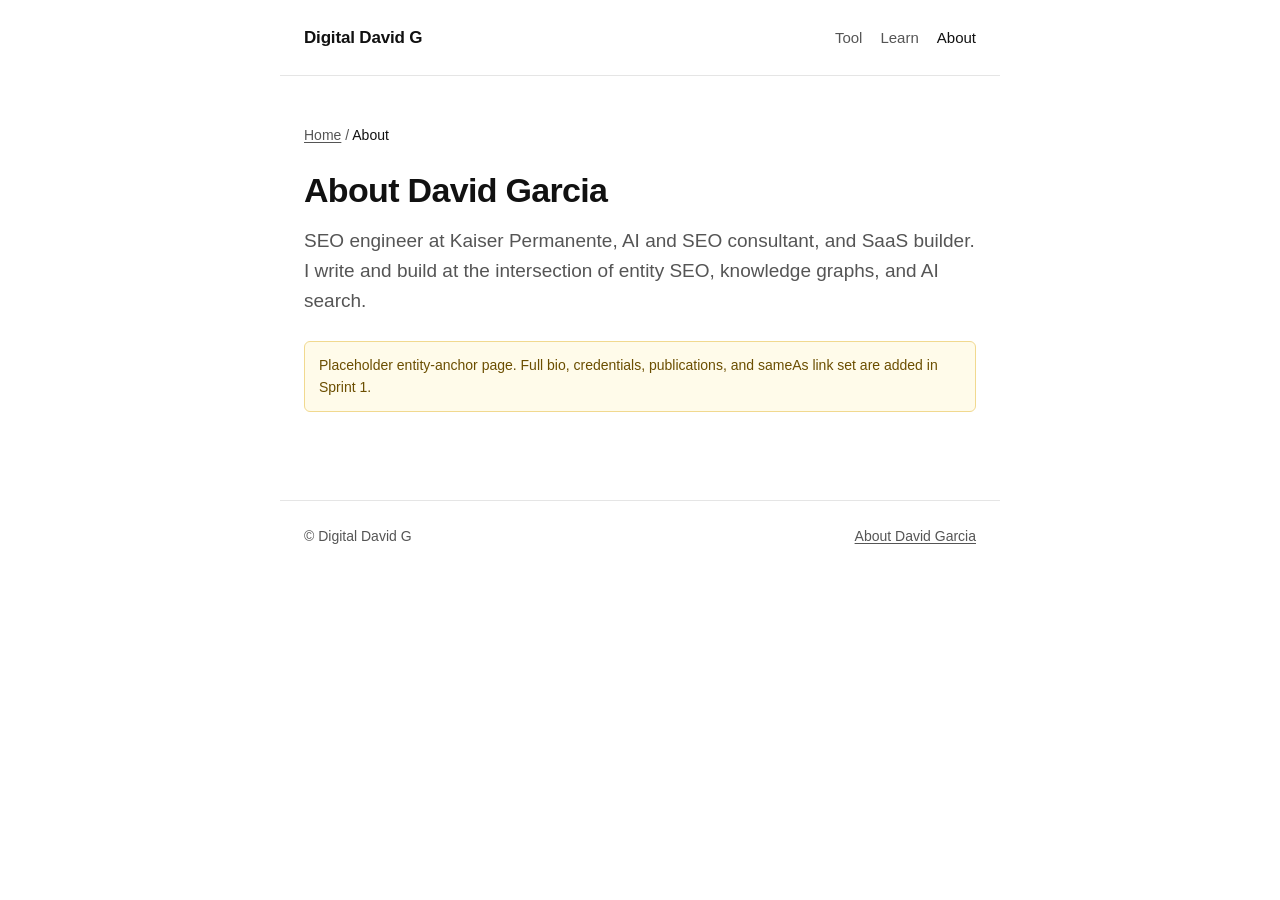
==== about/index.html @ 8f2534fd "Sprint 0: scaffold /learn, /tool, /about alongside existing site Adds static HTML pages for the know" ====
<!doctype html>
<html lang="en">
<head>
  <meta charset="utf-8">
  <meta name="viewport" content="width=device-width, initial-scale=1">
  <title>About David Garcia — SEO Engineer &amp; AI Search Consultant | Digital David G</title>
  <meta name="description" content="David Garcia (Digital David G) is an SEO engineer at Kaiser Permanente, AI and SEO consultant, and SaaS builder focused on entity SEO and AI search.">
  <link rel="canonical" href="https://digitaldavidg.com/about/">
  <meta property="og:type" content="profile">
  <meta property="og:url" content="https://digitaldavidg.com/about/">
  <meta property="og:title" content="About David Garcia — SEO Engineer & AI Search Consultant">
  <meta property="og:description" content="SEO engineer, AI search consultant, and SaaS builder. The entity anchor page for David Garcia.">
  <meta property="og:site_name" content="Digital David G">
  <meta property="profile:first_name" content="David">
  <meta property="profile:last_name" content="Garcia">
  <meta property="profile:username" content="digitaldavidg">
  <meta name="twitter:card" content="summary_large_image">
  <link rel="stylesheet" href="/assets/css/site.css">

  <script type="application/ld+json">
  {
    "@context": "https://schema.org",
    "@type": "Organization",
    "@id": "https://digitaldavidg.com/#organization",
    "name": "Digital David G",
    "url": "https://digitaldavidg.com/",
    "logo": "https://digitaldavidg.com/logo.png",
    "founder": { "@id": "https://digitaldavidg.com/#person" },
    "sameAs": [
      "https://www.linkedin.com/in/digitaldavidg",
      "https://twitter.com/digitaldavidg",
      "https://github.com/digitaldavidg"
    ]
  }
  </script>

  <script type="application/ld+json">
  {
    "@context": "https://schema.org",
    "@type": "Person",
    "@id": "https://digitaldavidg.com/#person",
    "name": "David Garcia",
    "alternateName": "Digital David G",
    "url": "https://digitaldavidg.com/about/",
    "jobTitle": "SEO Engineer & AI Search Consultant",
    "worksFor": { "@id": "https://digitaldavidg.com/#organization" },
    "knowsAbout": [
      "Search Engine Optimization",
      "Entity SEO",
      "Knowledge Graphs",
      "AI Search",
      "Generative Engine Optimization",
      "Schema Markup",
      "E-E-A-T"
    ],
    "sameAs": [
      "https://www.linkedin.com/in/digitaldavidg",
      "https://twitter.com/digitaldavidg",
      "https://github.com/digitaldavidg"
    ]
  }
  </script>

  <script type="application/ld+json">
  {
    "@context": "https://schema.org",
    "@type": "ProfilePage",
    "@id": "https://digitaldavidg.com/about/#webpage",
    "url": "https://digitaldavidg.com/about/",
    "name": "About David Garcia",
    "mainEntity": { "@id": "https://digitaldavidg.com/#person" },
    "isPartOf": { "@id": "https://digitaldavidg.com/#website" }
  }
  </script>

  <script type="application/ld+json">
  {
    "@context": "https://schema.org",
    "@type": "BreadcrumbList",
    "itemListElement": [
      { "@type": "ListItem", "position": 1, "name": "Home", "item": "https://digitaldavidg.com/" },
      { "@type": "ListItem", "position": 2, "name": "About", "item": "https://digitaldavidg.com/about/" }
    ]
  }
  </script>
</head>
<body>
  <header class="site-header">
    <a class="brand" href="/">Digital David G</a>
    <nav class="site-nav" aria-label="Primary">
      <a href="/tool/">Tool</a>
      <a href="/learn/">Learn</a>
      <a href="/about/" aria-current="page">About</a>
    </nav>
  </header>

  <main>
    <nav class="breadcrumbs" aria-label="Breadcrumb">
      <a href="/">Home</a> / <span aria-current="page">About</span>
    </nav>

    <h1>About David Garcia</h1>
    <p class="lede">SEO engineer at Kaiser Permanente, AI and SEO consultant, and SaaS builder. I write and build at the intersection of entity SEO, knowledge graphs, and AI search.</p>

    <p class="placeholder-note">Placeholder entity-anchor page. Full bio, credentials, publications, and sameAs link set are added in Sprint 1.</p>
  </main>

  <footer class="site-footer">
    <span>&copy; Digital David G</span>
    <span><a href="/about/">About David Garcia</a></span>
  </footer>
</body>
</html>
---- assets/css/site.css ----
/* Minimal placeholder stylesheet for new /learn/, /tool/, /about/ pages.
   The existing root index.html is not in this repo, so these pages ship with
   a neutral style meant to be replaced once the site's visual language is
   available. Keep structure; swap tokens. */

:root {
  --ink: #111;
  --ink-muted: #555;
  --rule: #e5e5e5;
  --accent: #0b3b6f;
  --bg: #fff;
  --max-width: 720px;
  --font-sans: -apple-system, BlinkMacSystemFont, "Segoe UI", Roboto,
    "Helvetica Neue", Arial, sans-serif;
}

* { box-sizing: border-box; }

html, body { margin: 0; padding: 0; }

body {
  font-family: var(--font-sans);
  color: var(--ink);
  background: var(--bg);
  line-height: 1.6;
  font-size: 17px;
  -webkit-font-smoothing: antialiased;
}

a { color: var(--accent); text-decoration: underline; text-underline-offset: 2px; }
a:hover { text-decoration: none; }

.site-header,
.site-footer {
  max-width: var(--max-width);
  margin: 0 auto;
  padding: 24px 24px;
}

.site-header {
  display: flex;
  align-items: center;
  justify-content: space-between;
  border-bottom: 1px solid var(--rule);
  flex-wrap: wrap;
  gap: 12px;
}

.site-header .brand {
  font-weight: 600;
  color: var(--ink);
  text-decoration: none;
  letter-spacing: -0.01em;
}

.site-nav {
  display: flex;
  gap: 18px;
  flex-wrap: wrap;
  font-size: 15px;
}

.site-nav a { color: var(--ink-muted); text-decoration: none; }
.site-nav a:hover,
.site-nav a[aria-current="page"] { color: var(--ink); }

main {
  max-width: var(--max-width);
  margin: 0 auto;
  padding: 48px 24px 64px;
}

.breadcrumbs {
  font-size: 14px;
  color: var(--ink-muted);
  margin-bottom: 24px;
}
.breadcrumbs a { color: var(--ink-muted); }
.breadcrumbs span[aria-current="page"] { color: var(--ink); }

h1 {
  font-size: 34px;
  line-height: 1.15;
  letter-spacing: -0.02em;
  margin: 0 0 16px;
}

h2 {
  font-size: 22px;
  line-height: 1.25;
  margin: 40px 0 12px;
  letter-spacing: -0.01em;
}

p { margin: 0 0 16px; }

.lede {
  font-size: 19px;
  color: var(--ink-muted);
  margin-bottom: 24px;
}

.pillar-list {
  list-style: none;
  padding: 0;
  margin: 0;
  display: grid;
  gap: 16px;
}

.pillar-list li {
  border: 1px solid var(--rule);
  border-radius: 8px;
  padding: 18px 20px;
}

.pillar-list a { color: var(--ink); text-decoration: none; font-weight: 600; }
.pillar-list a:hover { color: var(--accent); }
.pillar-list p { margin: 6px 0 0; color: var(--ink-muted); font-size: 15px; }

.site-footer {
  border-top: 1px solid var(--rule);
  color: var(--ink-muted);
  font-size: 14px;
  display: flex;
  justify-content: space-between;
  flex-wrap: wrap;
  gap: 12px;
}
.site-footer a { color: var(--ink-muted); }

.placeholder-note {
  background: #fffbea;
  border: 1px solid #f1d98f;
  color: #6b4e00;
  padding: 12px 14px;
  border-radius: 6px;
  font-size: 14px;
  margin: 24px 0;
}
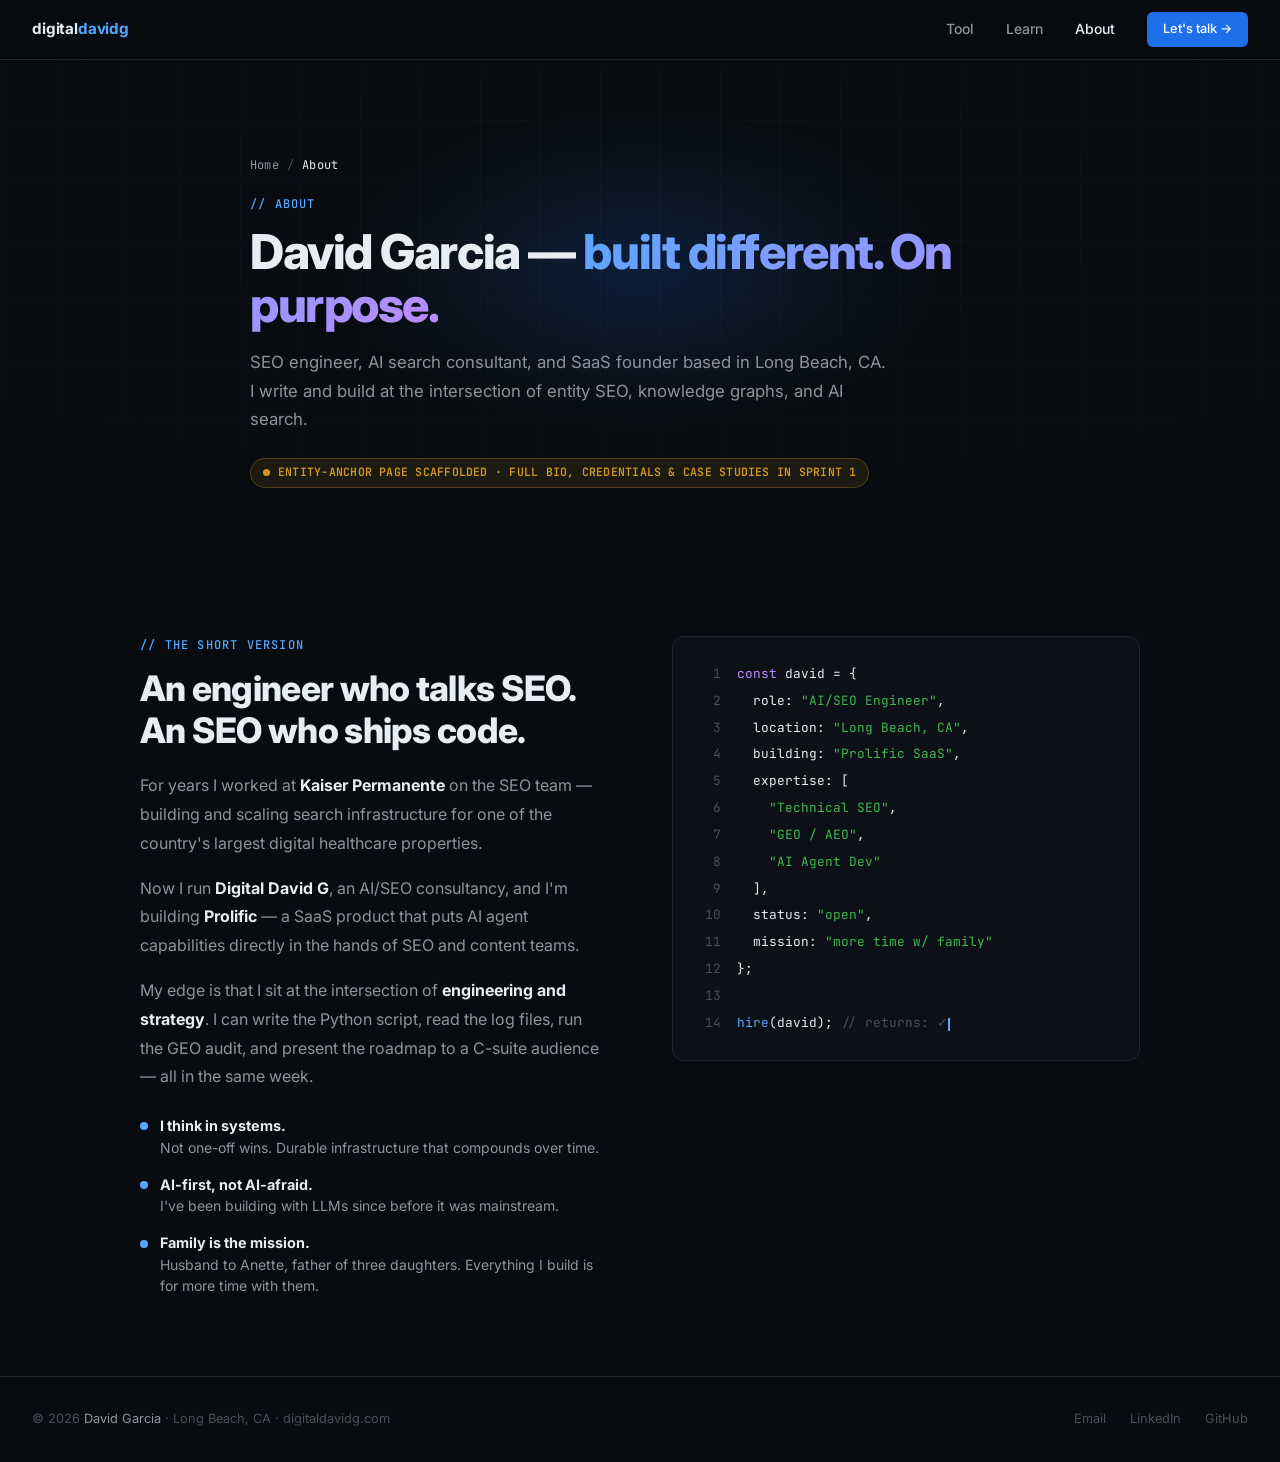
==== commit 027f86e9: "Restyle new pages to match existing digitaldavidg.com dark theme Pulled the design tokens (bg/surfac" ====
--- a/about/index.html
+++ b/about/index.html
@@ -4,17 +4,20 @@
   <meta charset="utf-8">
   <meta name="viewport" content="width=device-width, initial-scale=1">
   <title>About David Garcia — SEO Engineer &amp; AI Search Consultant | Digital David G</title>
-  <meta name="description" content="David Garcia (Digital David G) is an SEO engineer at Kaiser Permanente, AI and SEO consultant, and SaaS builder focused on entity SEO and AI search.">
+  <meta name="description" content="David Garcia (Digital David G) is an SEO engineer, AI search consultant, and SaaS founder based in Long Beach, CA — focused on entity SEO, AI search, and automation.">
   <link rel="canonical" href="https://digitaldavidg.com/about/">
   <meta property="og:type" content="profile">
   <meta property="og:url" content="https://digitaldavidg.com/about/">
   <meta property="og:title" content="About David Garcia — SEO Engineer & AI Search Consultant">
-  <meta property="og:description" content="SEO engineer, AI search consultant, and SaaS builder. The entity anchor page for David Garcia.">
+  <meta property="og:description" content="SEO engineer, AI search consultant, and SaaS founder. The entity anchor page for David Garcia.">
   <meta property="og:site_name" content="Digital David G">
   <meta property="profile:first_name" content="David">
   <meta property="profile:last_name" content="Garcia">
   <meta property="profile:username" content="digitaldavidg">
   <meta name="twitter:card" content="summary_large_image">
+  <link rel="preconnect" href="https://fonts.googleapis.com">
+  <link rel="preconnect" href="https://fonts.gstatic.com" crossorigin>
+  <link href="https://fonts.googleapis.com/css2?family=Inter:wght@300;400;500;600;700;800;900&family=JetBrains+Mono:wght@400;500&display=swap" rel="stylesheet">
   <link rel="stylesheet" href="/assets/css/site.css">
 
   <script type="application/ld+json">
@@ -44,6 +47,10 @@
     "url": "https://digitaldavidg.com/about/",
     "jobTitle": "SEO Engineer & AI Search Consultant",
     "worksFor": { "@id": "https://digitaldavidg.com/#organization" },
+    "homeLocation": {
+      "@type": "Place",
+      "name": "Long Beach, CA"
+    },
     "knowsAbout": [
       "Search Engine Optimization",
       "Entity SEO",
@@ -51,7 +58,8 @@
       "AI Search",
       "Generative Engine Optimization",
       "Schema Markup",
-      "E-E-A-T"
+      "E-E-A-T",
+      "AI Agent Development"
     ],
     "sameAs": [
       "https://www.linkedin.com/in/digitaldavidg",
@@ -85,29 +93,89 @@
   </script>
 </head>
 <body>
-  <header class="site-header">
-    <a class="brand" href="/">Digital David G</a>
-    <nav class="site-nav" aria-label="Primary">
+
+  <nav class="site-nav">
+    <a href="/" class="nav-logo">digital<span>davidg</span></a>
+    <div class="nav-links">
       <a href="/tool/">Tool</a>
       <a href="/learn/">Learn</a>
       <a href="/about/" aria-current="page">About</a>
-    </nav>
-  </header>
+      <a href="/#connect" class="nav-cta">Let's talk →</a>
+    </div>
+  </nav>
 
   <main>
-    <nav class="breadcrumbs" aria-label="Breadcrumb">
-      <a href="/">Home</a> / <span aria-current="page">About</span>
-    </nav>
+    <section class="page-hero">
+      <div class="page-hero-grid"></div>
+      <div class="page-hero-glow"></div>
+      <div class="page-hero-inner">
+        <nav class="breadcrumbs" aria-label="Breadcrumb">
+          <a href="/">Home</a><span class="sep">/</span><span aria-current="page">About</span>
+        </nav>
+        <div class="section-label">// about</div>
+        <h1 class="page-title">David Garcia — <em>built different. On purpose.</em></h1>
+        <p class="page-lede">SEO engineer, AI search consultant, and SaaS founder based in Long Beach, CA. I write and build at the intersection of entity SEO, knowledge graphs, and AI search.</p>
+        <div class="status-badge status-placeholder">Entity-anchor page scaffolded · full bio, credentials &amp; case studies in Sprint 1</div>
+      </div>
+    </section>
 
-    <h1>About David Garcia</h1>
-    <p class="lede">SEO engineer at Kaiser Permanente, AI and SEO consultant, and SaaS builder. I write and build at the intersection of entity SEO, knowledge graphs, and AI search.</p>
+    <section>
+      <div class="section-inner">
+        <div class="two-col">
+          <div>
+            <div class="section-label">// the short version</div>
+            <h2 class="section-title" style="margin-bottom:1.25rem">An engineer who talks SEO. An SEO who ships code.</h2>
+            <p style="color:var(--text-muted); margin-bottom:1rem; line-height:1.8">For years I worked at <strong style="color:var(--text)">Kaiser Permanente</strong> on the SEO team — building and scaling search infrastructure for one of the country's largest digital healthcare properties.</p>
+            <p style="color:var(--text-muted); margin-bottom:1rem; line-height:1.8">Now I run <strong style="color:var(--text)">Digital David G</strong>, an AI/SEO consultancy, and I'm building <strong style="color:var(--text)">Prolific</strong> — a SaaS product that puts AI agent capabilities directly in the hands of SEO and content teams.</p>
+            <p style="color:var(--text-muted); margin-bottom:1rem; line-height:1.8">My edge is that I sit at the intersection of <strong style="color:var(--text)">engineering and strategy</strong>. I can write the Python script, read the log files, run the GEO audit, and present the roadmap to a C-suite audience — all in the same week.</p>
 
-    <p class="placeholder-note">Placeholder entity-anchor page. Full bio, credentials, publications, and sameAs link set are added in Sprint 1.</p>
+            <div class="values-list">
+              <div class="value-item">
+                <div class="value-dot"></div>
+                <p><strong>I think in systems.</strong> Not one-off wins. Durable infrastructure that compounds over time.</p>
+              </div>
+              <div class="value-item">
+                <div class="value-dot"></div>
+                <p><strong>AI-first, not AI-afraid.</strong> I've been building with LLMs since before it was mainstream.</p>
+              </div>
+              <div class="value-item">
+                <div class="value-dot"></div>
+                <p><strong>Family is the mission.</strong> Husband to Anette, father of three daughters. Everything I build is for more time with them.</p>
+              </div>
+            </div>
+          </div>
+
+          <div>
+            <div class="code-block">
+              <div class="code-line"><span class="line-num">1</span><span><span class="line-kw">const</span> david = {</span></div>
+              <div class="code-line"><span class="line-num">2</span><span>&nbsp;&nbsp;role: <span class="line-str">"AI/SEO Engineer"</span>,</span></div>
+              <div class="code-line"><span class="line-num">3</span><span>&nbsp;&nbsp;location: <span class="line-str">"Long Beach, CA"</span>,</span></div>
+              <div class="code-line"><span class="line-num">4</span><span>&nbsp;&nbsp;building: <span class="line-str">"Prolific SaaS"</span>,</span></div>
+              <div class="code-line"><span class="line-num">5</span><span>&nbsp;&nbsp;expertise: [</span></div>
+              <div class="code-line"><span class="line-num">6</span><span>&nbsp;&nbsp;&nbsp;&nbsp;<span class="line-str">"Technical SEO"</span>,</span></div>
+              <div class="code-line"><span class="line-num">7</span><span>&nbsp;&nbsp;&nbsp;&nbsp;<span class="line-str">"GEO / AEO"</span>,</span></div>
+              <div class="code-line"><span class="line-num">8</span><span>&nbsp;&nbsp;&nbsp;&nbsp;<span class="line-str">"AI Agent Dev"</span></span></div>
+              <div class="code-line"><span class="line-num">9</span><span>&nbsp;&nbsp;],</span></div>
+              <div class="code-line"><span class="line-num">10</span><span>&nbsp;&nbsp;status: <span class="line-str">"open"</span>,</span></div>
+              <div class="code-line"><span class="line-num">11</span><span>&nbsp;&nbsp;mission: <span class="line-str">"more time w/ family"</span></span></div>
+              <div class="code-line"><span class="line-num">12</span><span>};</span></div>
+              <div class="code-line"><span class="line-num">13</span><span></span></div>
+              <div class="code-line"><span class="line-num">14</span><span><span class="line-fn">hire</span>(david); <span class="line-cm">// returns: ✓</span><span class="code-cursor"></span></span></div>
+            </div>
+          </div>
+        </div>
+      </div>
+    </section>
   </main>
 
   <footer class="site-footer">
-    <span>&copy; Digital David G</span>
-    <span><a href="/about/">About David Garcia</a></span>
+    <div class="footer-left">© 2026 <span>David Garcia</span> · Long Beach, CA · digitaldavidg.com</div>
+    <div class="footer-links">
+      <a href="mailto:david@digitaldavidg.com">Email</a>
+      <a href="https://linkedin.com/in/digitaldavidg" target="_blank" rel="noopener">LinkedIn</a>
+      <a href="https://github.com/digitaldavidg" target="_blank" rel="noopener">GitHub</a>
+    </div>
   </footer>
+
 </body>
 </html>
--- a/assets/css/site.css
+++ b/assets/css/site.css
@@ -1,140 +1,284 @@
-/* Minimal placeholder stylesheet for new /learn/, /tool/, /about/ pages.
-   The existing root index.html is not in this repo, so these pages ship with
-   a neutral style meant to be replaced once the site's visual language is
-   available. Keep structure; swap tokens. */
+/* Shared styles for /learn/, /tool/, /about/ pages.
+   Matches the tokens, typography, and component patterns from /index.html. */
+
+*, *::before, *::after { box-sizing: border-box; margin: 0; padding: 0; }
 
 :root {
-  --ink: #111;
-  --ink-muted: #555;
-  --rule: #e5e5e5;
-  --accent: #0b3b6f;
-  --bg: #fff;
-  --max-width: 720px;
-  --font-sans: -apple-system, BlinkMacSystemFont, "Segoe UI", Roboto,
-    "Helvetica Neue", Arial, sans-serif;
-}
-
-* { box-sizing: border-box; }
-
-html, body { margin: 0; padding: 0; }
+  --bg: #080c10;
+  --surface: #0d1117;
+  --surface2: #161b22;
+  --border: #21262d;
+  --border-subtle: #161b22;
+  --text: #e6edf3;
+  --text-muted: #8b949e;
+  --text-faint: #484f58;
+  --accent: #58a6ff;
+  --accent-dim: #1f6feb;
+  --accent-glow: rgba(88,166,255,0.15);
+  --green: #3fb950;
+  --green-dim: #238636;
+  --orange: #d29922;
+  --purple: #bc8cff;
+  --font: 'Inter', sans-serif;
+  --mono: 'JetBrains Mono', monospace;
+}
+
+html { scroll-behavior: smooth; }
 
 body {
-  font-family: var(--font-sans);
-  color: var(--ink);
+  font-family: var(--font);
   background: var(--bg);
+  color: var(--text);
   line-height: 1.6;
-  font-size: 17px;
-  -webkit-font-smoothing: antialiased;
-}
-
-a { color: var(--accent); text-decoration: underline; text-underline-offset: 2px; }
-a:hover { text-decoration: none; }
-
-.site-header,
-.site-footer {
-  max-width: var(--max-width);
-  margin: 0 auto;
-  padding: 24px 24px;
-}
-
-.site-header {
-  display: flex;
-  align-items: center;
-  justify-content: space-between;
-  border-bottom: 1px solid var(--rule);
-  flex-wrap: wrap;
-  gap: 12px;
-}
-
-.site-header .brand {
-  font-weight: 600;
-  color: var(--ink);
-  text-decoration: none;
-  letter-spacing: -0.01em;
-}
-
-.site-nav {
-  display: flex;
-  gap: 18px;
-  flex-wrap: wrap;
-  font-size: 15px;
-}
-
-.site-nav a { color: var(--ink-muted); text-decoration: none; }
-.site-nav a:hover,
-.site-nav a[aria-current="page"] { color: var(--ink); }
-
+  overflow-x: hidden;
+}
+
+a { color: var(--accent); text-decoration: none; }
+a:hover { color: #79b9ff; }
+
+/* ─── NAV ─── */
+nav.site-nav {
+  position: fixed; top: 0; left: 0; right: 0; z-index: 100;
+  display: flex; align-items: center; justify-content: space-between;
+  padding: 0 2rem; height: 60px;
+  background: rgba(8,12,16,0.85);
+  backdrop-filter: blur(12px);
+  border-bottom: 1px solid var(--border);
+}
+.nav-logo {
+  font-weight: 700; font-size: 0.95rem; letter-spacing: -0.01em;
+  color: var(--text); text-decoration: none;
+}
+.nav-logo span { color: var(--accent); }
+.nav-links { display: flex; gap: 2rem; align-items: center; }
+.nav-links a {
+  color: var(--text-muted); text-decoration: none; font-size: 0.875rem;
+  font-weight: 500; transition: color 0.2s;
+}
+.nav-links a:hover,
+.nav-links a[aria-current="page"] { color: var(--text); }
+.nav-cta {
+  background: var(--accent-dim); color: #fff !important;
+  padding: 0.45rem 1rem; border-radius: 6px; font-size: 0.8rem !important;
+  transition: background 0.2s !important;
+}
+.nav-cta:hover { background: var(--accent) !important; color: var(--bg) !important; }
+
+/* ─── PAGE / SECTION ─── */
 main {
-  max-width: var(--max-width);
-  margin: 0 auto;
-  padding: 48px 24px 64px;
+  padding-top: 60px; /* clear fixed nav */
+}
+
+section { padding: 5rem 2rem; }
+.section-inner { max-width: 1000px; margin: 0 auto; }
+
+.page-hero {
+  position: relative; overflow: hidden;
+  padding: 6rem 2rem 3rem;
+}
+.page-hero-grid {
+  position: absolute; inset: 0;
+  background-image:
+    linear-gradient(var(--border-subtle) 1px, transparent 1px),
+    linear-gradient(90deg, var(--border-subtle) 1px, transparent 1px);
+  background-size: 60px 60px;
+  mask-image: radial-gradient(ellipse 80% 60% at 50% 30%, black 30%, transparent 100%);
+  opacity: 0.35;
+  pointer-events: none;
+}
+.page-hero-glow {
+  position: absolute; top: 10%; left: 50%; transform: translateX(-50%);
+  width: 600px; height: 320px;
+  background: radial-gradient(ellipse, rgba(31,111,235,0.18) 0%, transparent 70%);
+  pointer-events: none;
+}
+.page-hero-inner {
+  position: relative; z-index: 1;
+  max-width: 780px; margin: 0 auto;
 }
 
 .breadcrumbs {
-  font-size: 14px;
-  color: var(--ink-muted);
-  margin-bottom: 24px;
-}
-.breadcrumbs a { color: var(--ink-muted); }
-.breadcrumbs span[aria-current="page"] { color: var(--ink); }
-
-h1 {
-  font-size: 34px;
-  line-height: 1.15;
-  letter-spacing: -0.02em;
-  margin: 0 0 16px;
-}
-
-h2 {
-  font-size: 22px;
-  line-height: 1.25;
-  margin: 40px 0 12px;
-  letter-spacing: -0.01em;
-}
-
-p { margin: 0 0 16px; }
-
-.lede {
-  font-size: 19px;
-  color: var(--ink-muted);
-  margin-bottom: 24px;
-}
-
-.pillar-list {
-  list-style: none;
-  padding: 0;
-  margin: 0;
+  font-family: var(--mono); font-size: 0.75rem;
+  color: var(--text-faint); letter-spacing: 0.02em;
+  margin-bottom: 1.25rem;
+  display: flex; gap: 0.5rem; flex-wrap: wrap;
+}
+.breadcrumbs a { color: var(--text-muted); text-decoration: none; }
+.breadcrumbs a:hover { color: var(--text); }
+.breadcrumbs span[aria-current="page"] { color: var(--text); }
+.breadcrumbs .sep { color: var(--text-faint); }
+
+.section-label {
+  font-family: var(--mono); font-size: 0.75rem; font-weight: 500;
+  color: var(--accent); letter-spacing: 0.1em; text-transform: uppercase;
+  margin-bottom: 0.75rem;
+}
+
+h1.page-title {
+  font-size: clamp(2rem, 4.5vw, 3rem); font-weight: 800;
+  line-height: 1.1; letter-spacing: -0.03em; margin-bottom: 1rem;
+}
+h1.page-title em {
+  font-style: normal;
+  background: linear-gradient(135deg, var(--accent) 0%, var(--purple) 100%);
+  -webkit-background-clip: text; -webkit-text-fill-color: transparent;
+}
+
+.page-lede {
+  font-size: 1.05rem; color: var(--text-muted);
+  max-width: 640px; margin-bottom: 1.5rem; line-height: 1.7;
+}
+
+.section-title {
+  font-size: clamp(1.6rem, 3vw, 2.2rem); font-weight: 800;
+  letter-spacing: -0.02em; margin-bottom: 1rem; line-height: 1.2;
+}
+.section-body {
+  font-size: 1rem; color: var(--text-muted); max-width: 600px;
+  line-height: 1.7; margin-bottom: 3rem;
+}
+
+/* ─── STATUS / BADGES ─── */
+.status-badge {
+  display: inline-flex; align-items: center; gap: 0.5rem;
+  font-family: var(--mono);
+  font-size: 0.72rem; font-weight: 600;
+  padding: 0.3rem 0.75rem; border-radius: 20px;
+  letter-spacing: 0.02em; text-transform: uppercase;
+  margin-bottom: 1.25rem;
+}
+.status-placeholder {
+  background: rgba(210,153,34,0.1);
+  border: 1px solid rgba(210,153,34,0.3);
+  color: var(--orange);
+}
+.status-placeholder::before {
+  content: ''; width: 7px; height: 7px; border-radius: 50%;
+  background: var(--orange);
+}
+
+/* ─── CARD GRIDS ─── */
+.card-grid {
   display: grid;
-  gap: 16px;
-}
-
-.pillar-list li {
-  border: 1px solid var(--rule);
-  border-radius: 8px;
-  padding: 18px 20px;
-}
-
-.pillar-list a { color: var(--ink); text-decoration: none; font-weight: 600; }
-.pillar-list a:hover { color: var(--accent); }
-.pillar-list p { margin: 6px 0 0; color: var(--ink-muted); font-size: 15px; }
-
-.site-footer {
-  border-top: 1px solid var(--rule);
-  color: var(--ink-muted);
-  font-size: 14px;
-  display: flex;
-  justify-content: space-between;
-  flex-wrap: wrap;
-  gap: 12px;
-}
-.site-footer a { color: var(--ink-muted); }
-
-.placeholder-note {
-  background: #fffbea;
-  border: 1px solid #f1d98f;
-  color: #6b4e00;
-  padding: 12px 14px;
-  border-radius: 6px;
-  font-size: 14px;
-  margin: 24px 0;
-}
+  grid-template-columns: repeat(auto-fit, minmax(280px, 1fr));
+  gap: 1.25rem;
+}
+
+.card {
+  background: var(--surface); border: 1px solid var(--border);
+  border-radius: 12px; padding: 1.75rem;
+  transition: border-color 0.2s, transform 0.2s;
+  position: relative; overflow: hidden;
+  text-decoration: none; color: inherit; display: block;
+}
+.card::before {
+  content: ''; position: absolute; top: 0; left: 0; right: 0; height: 2px;
+  background: linear-gradient(90deg, transparent, var(--accent), transparent);
+  opacity: 0; transition: opacity 0.3s;
+}
+.card:hover { border-color: var(--accent-dim); transform: translateY(-2px); color: inherit; }
+.card:hover::before { opacity: 1; }
+
+.card-icon {
+  width: 40px; height: 40px; border-radius: 8px;
+  background: var(--accent-glow); border: 1px solid rgba(88,166,255,0.2);
+  display: flex; align-items: center; justify-content: center;
+  font-size: 1.2rem; margin-bottom: 1rem;
+}
+.card h3 {
+  font-size: 1rem; font-weight: 700; margin-bottom: 0.5rem;
+  letter-spacing: -0.01em; color: var(--text);
+}
+.card p {
+  font-size: 0.875rem; color: var(--text-muted); line-height: 1.6;
+}
+.card-link {
+  display: inline-flex; align-items: center; gap: 0.35rem;
+  font-size: 0.8rem; color: var(--accent); margin-top: 1rem; font-weight: 500;
+}
+
+.tag-row { display: flex; flex-wrap: wrap; gap: 0.4rem; margin-top: 1rem; }
+.tag {
+  font-family: var(--mono); font-size: 0.7rem; padding: 0.25rem 0.6rem;
+  border-radius: 4px; background: var(--surface2); color: var(--text-muted);
+  border: 1px solid var(--border);
+}
+
+/* ─── BUTTONS ─── */
+.btn-primary {
+  display: inline-flex; align-items: center; gap: 0.5rem;
+  background: var(--accent); color: var(--bg);
+  padding: 0.75rem 1.5rem; border-radius: 8px;
+  font-weight: 600; font-size: 0.9rem; text-decoration: none;
+  transition: all 0.2s; border: none; cursor: pointer;
+}
+.btn-primary:hover { background: #79b9ff; transform: translateY(-1px); color: var(--bg); }
+.btn-secondary {
+  display: inline-flex; align-items: center; gap: 0.5rem;
+  background: transparent; color: var(--text);
+  padding: 0.75rem 1.5rem; border-radius: 8px;
+  font-weight: 500; font-size: 0.9rem; text-decoration: none;
+  border: 1px solid var(--border); transition: all 0.2s;
+}
+.btn-secondary:hover { border-color: var(--accent); color: var(--accent); }
+.btn-row { display: flex; gap: 1rem; flex-wrap: wrap; }
+
+/* ─── TWO-COLUMN (about-style) ─── */
+.two-col {
+  display: grid; grid-template-columns: 1fr 1fr; gap: 4rem; align-items: start;
+}
+@media (max-width: 800px) { .two-col { grid-template-columns: 1fr; gap: 2rem; } }
+
+/* ─── CODE BLOCK VISUAL ─── */
+.code-block {
+  background: var(--surface); border: 1px solid var(--border);
+  border-radius: 12px; padding: 1.5rem;
+  font-family: var(--mono); font-size: 0.8rem;
+}
+.code-line { display: flex; gap: 1rem; padding: 0.2rem 0; }
+.line-num { color: var(--text-faint); min-width: 1.5rem; text-align: right; }
+.line-kw { color: var(--purple); }
+.line-fn { color: var(--accent); }
+.line-str { color: var(--green); }
+.line-cm { color: var(--text-faint); }
+.line-op { color: var(--orange); }
+.code-cursor {
+  display: inline-block; width: 2px; height: 1em;
+  background: var(--accent); animation: blink 1.1s step-end infinite;
+  vertical-align: text-bottom;
+}
+@keyframes blink { 50% { opacity: 0; } }
+
+/* ─── VALUES LIST ─── */
+.values-list { display: flex; flex-direction: column; gap: 1rem; margin-top: 1.5rem; }
+.value-item { display: flex; gap: 0.75rem; align-items: flex-start; }
+.value-dot {
+  width: 8px; height: 8px; border-radius: 50%;
+  background: var(--accent); margin-top: 0.45rem; flex-shrink: 0;
+}
+.value-item p { font-size: 0.875rem; color: var(--text-muted); line-height: 1.5; }
+.value-item strong { color: var(--text); display: block; font-size: 0.9rem; }
+
+/* ─── FOOTER ─── */
+footer.site-footer {
+  padding: 2rem; border-top: 1px solid var(--border);
+  display: flex; justify-content: space-between; align-items: center;
+  flex-wrap: wrap; gap: 1rem;
+}
+.footer-left { font-size: 0.8rem; color: var(--text-faint); }
+.footer-left span { color: var(--text-muted); }
+.footer-links { display: flex; gap: 1.5rem; }
+.footer-links a {
+  font-size: 0.8rem; color: var(--text-faint);
+  text-decoration: none; transition: color 0.2s;
+}
+.footer-links a:hover { color: var(--text-muted); }
+
+/* ─── MOBILE ─── */
+@media (max-width: 640px) {
+  nav.site-nav { padding: 0 1rem; }
+  .nav-links { gap: 1rem; }
+  .nav-links a:not(.nav-cta) { display: none; }
+  section { padding: 4rem 1.25rem; }
+  .page-hero { padding: 5rem 1.25rem 2rem; }
+}
